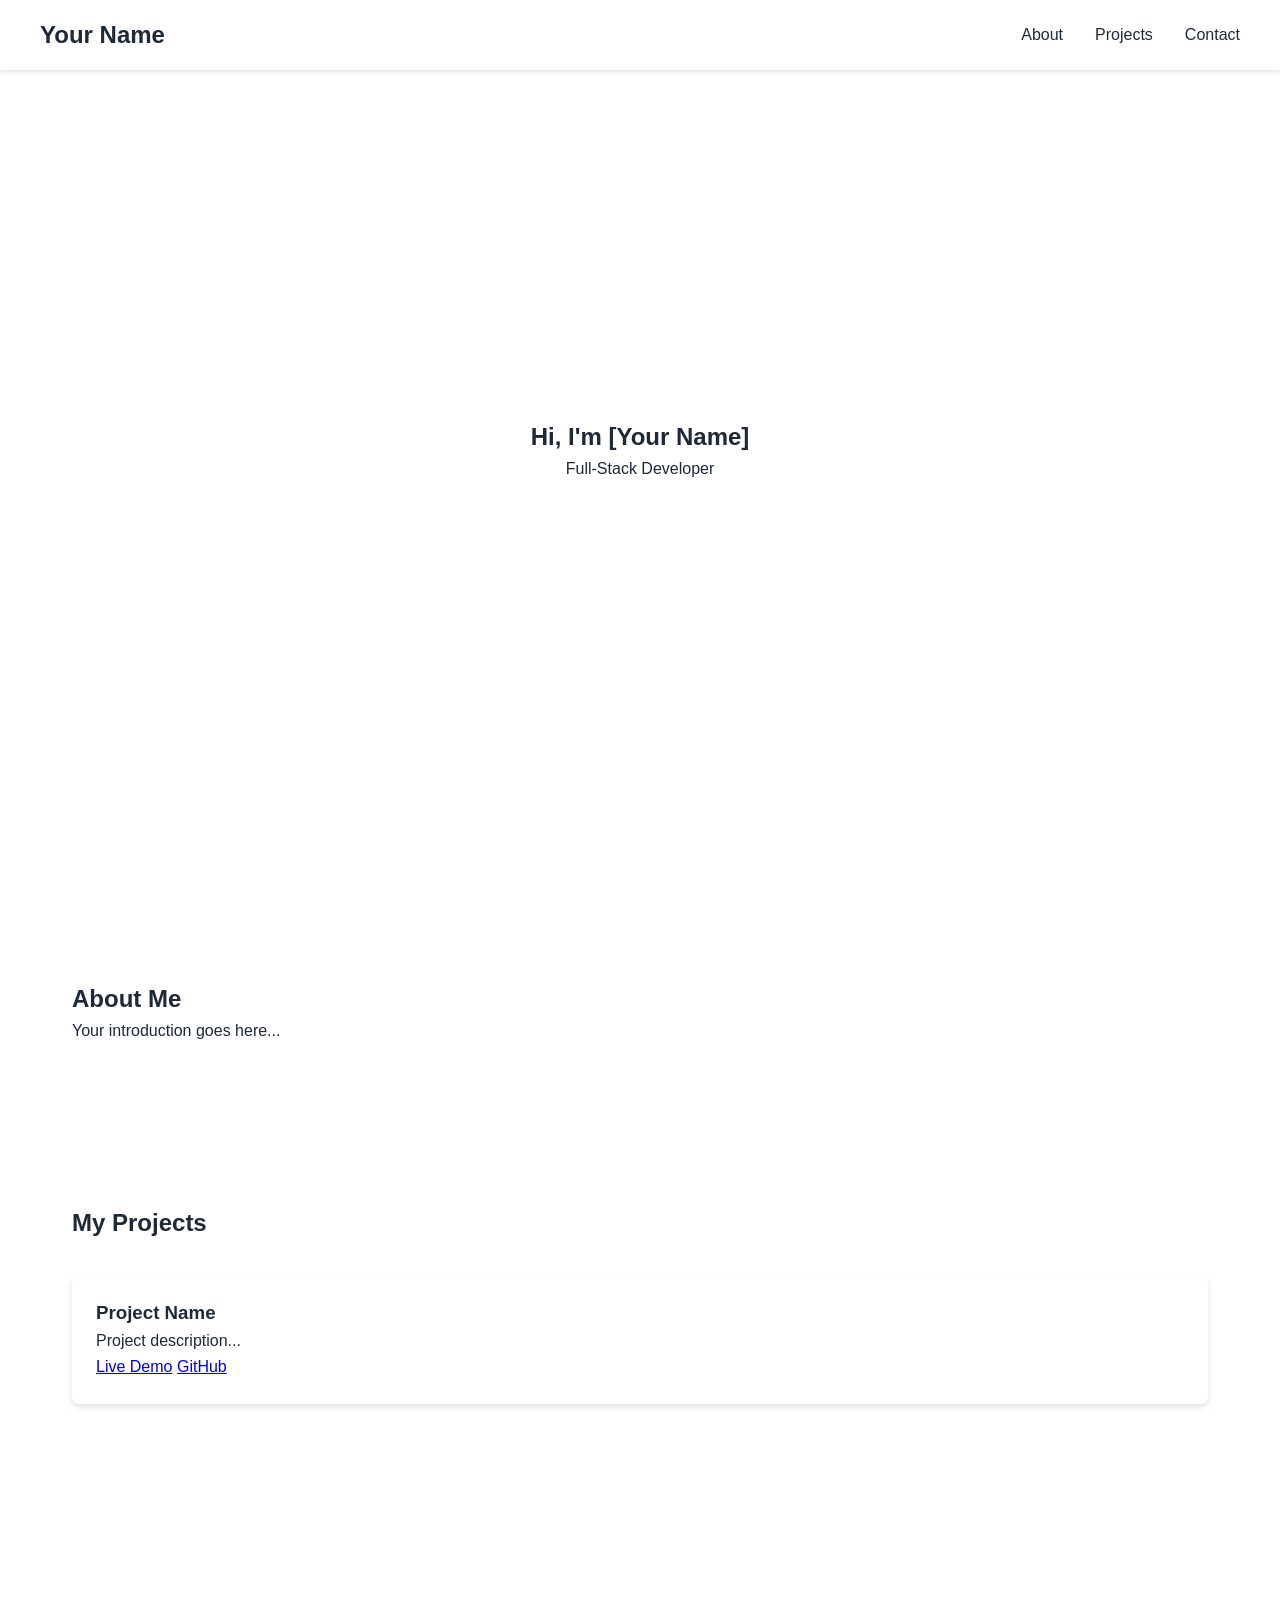
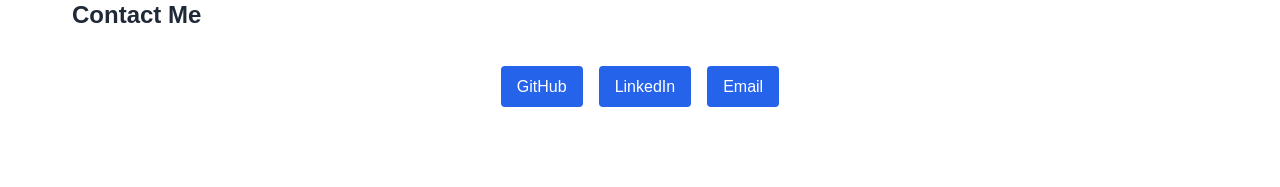
==== index.html @ ddb85053 "first commit" ====
<!DOCTYPE html>
<html lang="en">
<head>
    <meta charset="UTF-8">
    <meta name="viewport" content="width=device-width, initial-scale=1.0">
    <title>Your Name - Portfolio</title>
    <link rel="stylesheet" href="styles.css">
</head>
<body>
    <nav class="navbar">
        <div class="nav-content">
            <h1 class="logo">Your Name</h1>
            <ul class="nav-links">
                <li><a href="#about">About</a></li>
                <li><a href="#projects">Projects</a></li>
                <li><a href="#contact">Contact</a></li>
            </ul>
        </div>
    </nav>

    <main>
        <section id="hero">
            <h1>Hi, I'm [Your Name]</h1>
            <p>Full-Stack Developer</p>
        </section>

        <section id="about">
            <h2>About Me</h2>
            <p>Your introduction goes here...</p>
        </section>

        <section id="projects">
            <h2>My Projects</h2>
            <div class="project-grid">
                <!-- Project cards will go here -->
                <div class="project-card">
                    <h3>Project Name</h3>
                    <p>Project description...</p>
                    <div class="project-links">
                        <a href="#" target="_blank">Live Demo</a>
                        <a href="#" target="_blank">GitHub</a>
                    </div>
                </div>
            </div>
        </section>

        <section id="contact">
            <h2>Contact Me</h2>
            <div class="social-links">
                <a href="https://github.com/yourusername" target="_blank">GitHub</a>
                <a href="https://linkedin.com/in/yourusername" target="_blank">LinkedIn</a>
                <a href="mailto:your.email@example.com">Email</a>
            </div>
        </section>
    </main>
</body>
</html>
---- styles.css ----
:root {
    --primary-color: #2563eb;
    --background-color: #ffffff;
    --text-color: #1f2937;
}

* {
    margin: 0;
    padding: 0;
    box-sizing: border-box;
}

body {
    font-family: -apple-system, BlinkMacSystemFont, 'Segoe UI', Roboto, Oxygen, Ubuntu, Cantarell, sans-serif;
    line-height: 1.6;
    color: var(--text-color);
}

.navbar {
    position: fixed;
    width: 100%;
    background: var(--background-color);
    padding: 1rem;
    box-shadow: 0 2px 4px rgba(0,0,0,0.1);
}

.nav-content {
    max-width: 1200px;
    margin: 0 auto;
    display: flex;
    justify-content: space-between;
    align-items: center;
}

.nav-links {
    display: flex;
    list-style: none;
    gap: 2rem;
}

.nav-links a {
    text-decoration: none;
    color: var(--text-color);
}

section {
    padding: 5rem 2rem;
    max-width: 1200px;
    margin: 0 auto;
}

#hero {
    height: 100vh;
    display: flex;
    flex-direction: column;
    justify-content: center;
    align-items: center;
}

.project-grid {
    display: grid;
    grid-template-columns: repeat(auto-fit, minmax(300px, 1fr));
    gap: 2rem;
    padding: 2rem 0;
}

.project-card {
    padding: 1.5rem;
    border-radius: 8px;
    box-shadow: 0 4px 6px rgba(0,0,0,0.1);
}

.social-links {
    display: flex;
    gap: 1rem;
    justify-content: center;
    margin-top: 2rem;
}

.social-links a {
    padding: 0.5rem 1rem;
    background: var(--primary-color);
    color: white;
    text-decoration: none;
    border-radius: 4px;
}
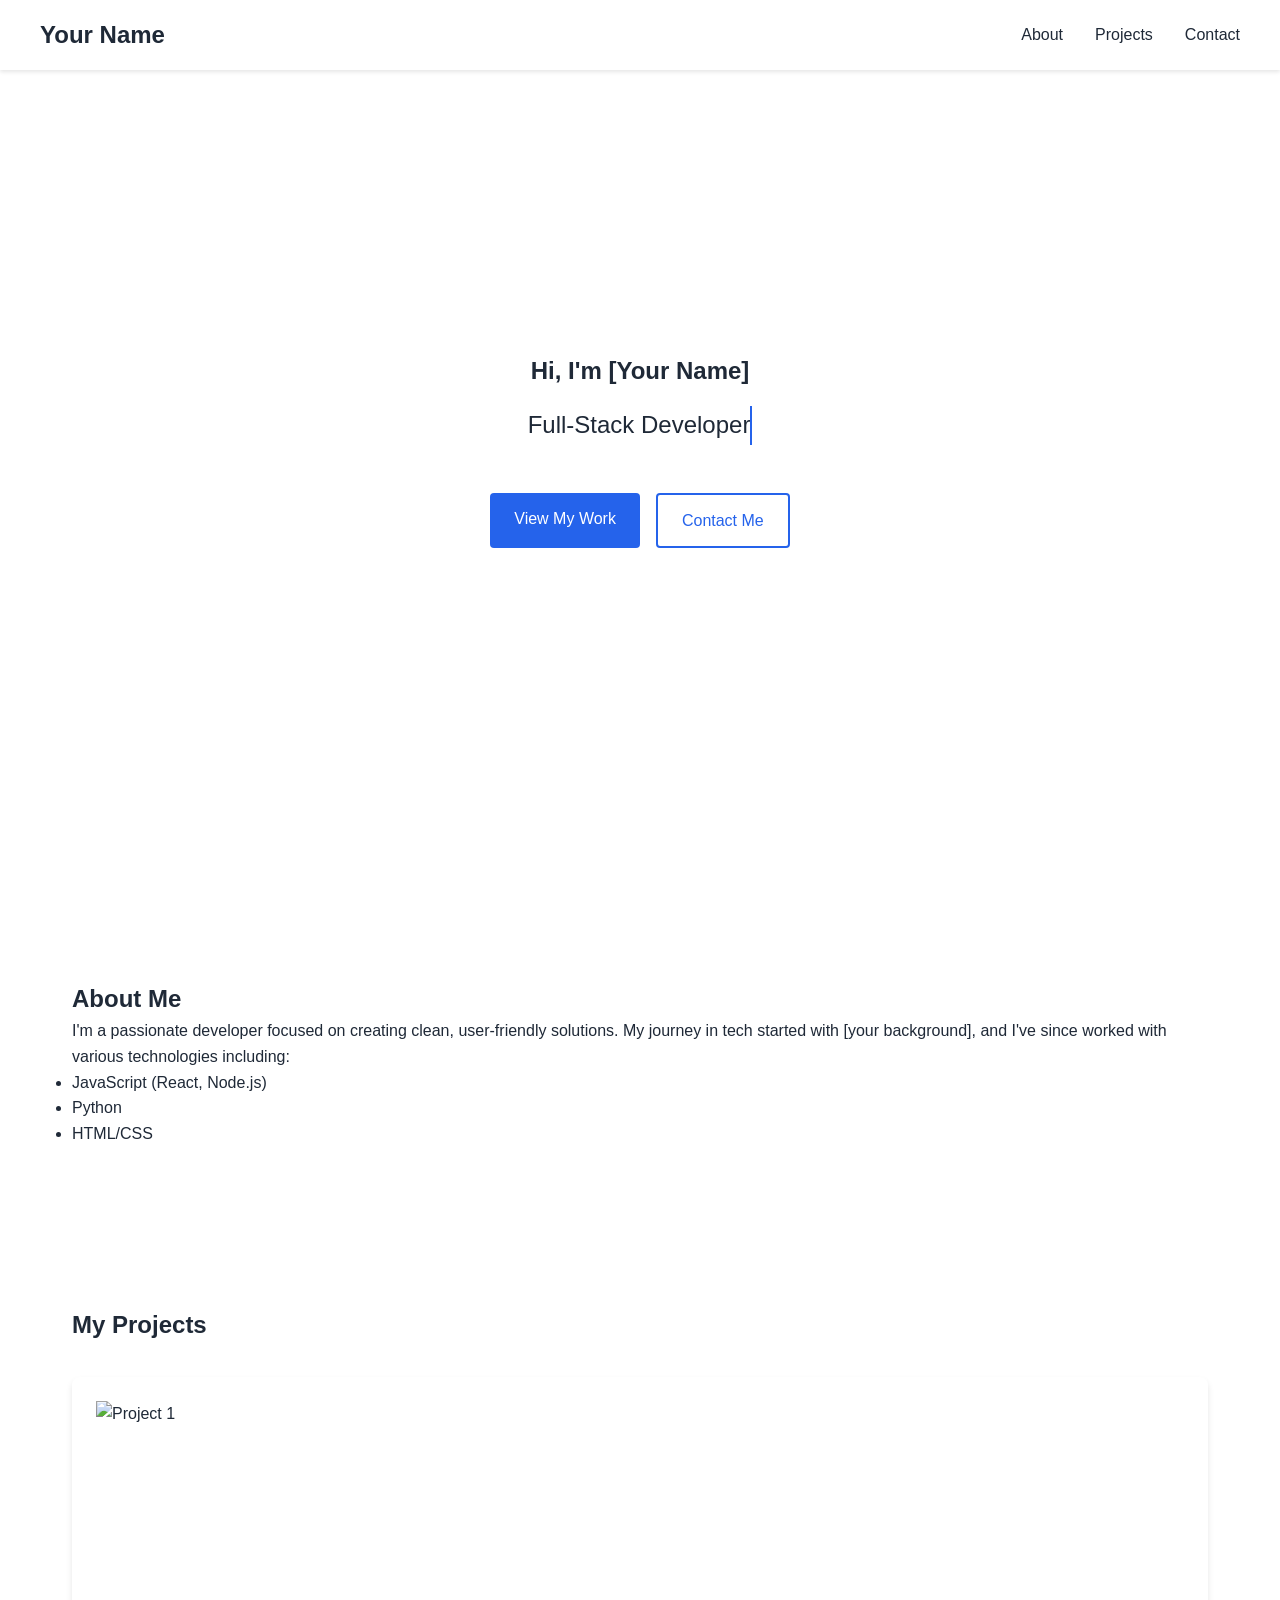
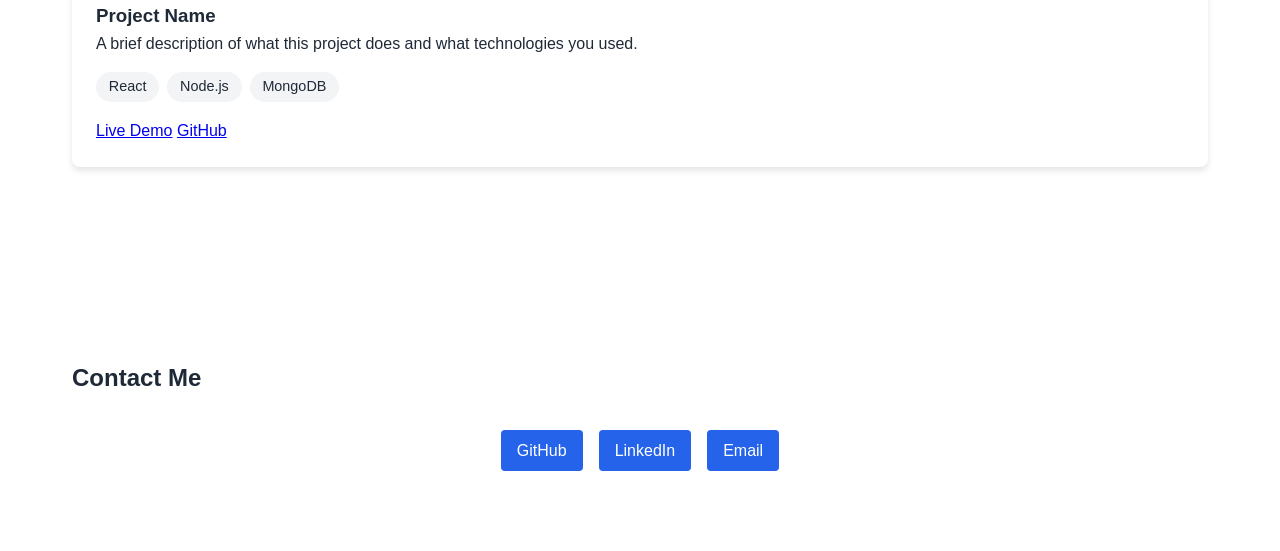
==== commit 6ec1b845: "new code" ====
--- a/index.html
+++ b/index.html
@@ -21,26 +21,50 @@
     <main>
         <section id="hero">
             <h1>Hi, I'm [Your Name]</h1>
-            <p>Full-Stack Developer</p>
+            <p class="typewriter">Full-Stack Developer</p>
+            <div class="hero-cta">
+                <a href="#projects" class="cta-button">View My Work</a>
+                <a href="#contact" class="cta-button secondary">Contact Me</a>
+            </div>
         </section>
 
         <section id="about">
             <h2>About Me</h2>
-            <p>Your introduction goes here...</p>
+            <div class="about-content">
+                <div class="about-text">
+                    <p>I'm a passionate developer focused on creating clean, user-friendly solutions. My journey in tech started with [your background], and I've since worked with various technologies including:</p>
+                    <ul class="skills-list">
+                        <li>JavaScript (React, Node.js)</li>
+                        <li>Python</li>
+                        <li>HTML/CSS</li>
+                        <!-- Add your actual skills -->
+                    </ul>
+                </div>
+                <!-- You can add an image of yourself here -->
+            </div>
         </section>
 
         <section id="projects">
             <h2>My Projects</h2>
             <div class="project-grid">
-                <!-- Project cards will go here -->
                 <div class="project-card">
+                    <div class="project-image">
+                        <!-- Add project screenshot -->
+                        <img src="project1.jpg" alt="Project 1" />
+                    </div>
                     <h3>Project Name</h3>
-                    <p>Project description...</p>
+                    <p>A brief description of what this project does and what technologies you used.</p>
+                    <div class="tech-stack">
+                        <span>React</span>
+                        <span>Node.js</span>
+                        <span>MongoDB</span>
+                    </div>
                     <div class="project-links">
-                        <a href="#" target="_blank">Live Demo</a>
-                        <a href="#" target="_blank">GitHub</a>
+                        <a href="#" target="_blank" class="project-button">Live Demo</a>
+                        <a href="#" target="_blank" class="project-button">GitHub</a>
                     </div>
                 </div>
+                <!-- Add more project cards following this structure -->
             </div>
         </section>
 
--- a/styles.css
+++ b/styles.css
@@ -1,7 +1,9 @@
 :root {
     --primary-color: #2563eb;
+    --secondary-color: #3b82f6;
     --background-color: #ffffff;
     --text-color: #1f2937;
+    --transition: all 0.3s ease;
 }
 
 * {
@@ -19,7 +21,9 @@
 .navbar {
     position: fixed;
     width: 100%;
-    background: var(--background-color);
+    background: rgba(255, 255, 255, 0.95);
+    backdrop-filter: blur(5px);
+    z-index: 1000;
     padding: 1rem;
     box-shadow: 0 2px 4px rgba(0,0,0,0.1);
 }
@@ -41,6 +45,23 @@
 .nav-links a {
     text-decoration: none;
     color: var(--text-color);
+    position: relative;
+    padding: 0.5rem 0;
+}
+
+.nav-links a::after {
+    content: '';
+    position: absolute;
+    bottom: 0;
+    left: 0;
+    width: 0;
+    height: 2px;
+    background: var(--primary-color);
+    transition: var(--transition);
+}
+
+.nav-links a:hover::after {
+    width: 100%;
 }
 
 section {
@@ -50,6 +71,8 @@
 }
 
 #hero {
+    position: relative;
+    background: linear-gradient(rgba(255,255,255,0.9), rgba(255,255,255,0.9));
     height: 100vh;
     display: flex;
     flex-direction: column;
@@ -68,6 +91,45 @@
     padding: 1.5rem;
     border-radius: 8px;
     box-shadow: 0 4px 6px rgba(0,0,0,0.1);
+    transition: var(--transition);
+    background: white;
+    overflow: hidden;
+}
+
+.project-card:hover {
+    transform: translateY(-5px);
+    box-shadow: 0 10px 20px rgba(0,0,0,0.1);
+}
+
+.project-image {
+    width: 100%;
+    height: 200px;
+    overflow: hidden;
+}
+
+.project-image img {
+    width: 100%;
+    height: 100%;
+    object-fit: cover;
+    transition: var(--transition);
+}
+
+.project-card:hover .project-image img {
+    transform: scale(1.05);
+}
+
+.tech-stack {
+    display: flex;
+    gap: 0.5rem;
+    flex-wrap: wrap;
+    margin: 1rem 0;
+}
+
+.tech-stack span {
+    background: #f3f4f6;
+    padding: 0.2rem 0.8rem;
+    border-radius: 15px;
+    font-size: 0.9rem;
 }
 
 .social-links {
@@ -83,4 +145,63 @@
     color: white;
     text-decoration: none;
     border-radius: 4px;
+}
+
+.typewriter {
+    font-size: 1.5rem;
+    margin: 1rem 0;
+    border-right: 2px solid var(--primary-color);
+    white-space: nowrap;
+    overflow: hidden;
+    animation: typing 3.5s steps(40, end), blink-caret 0.75s step-end infinite;
+}
+
+.hero-cta {
+    margin-top: 2rem;
+    display: flex;
+    gap: 1rem;
+}
+
+.cta-button {
+    padding: 0.8rem 1.5rem;
+    border-radius: 4px;
+    text-decoration: none;
+    font-weight: 500;
+    transition: var(--transition);
+}
+
+.cta-button:first-child {
+    background: var(--primary-color);
+    color: white;
+}
+
+.cta-button.secondary {
+    border: 2px solid var(--primary-color);
+    color: var(--primary-color);
+}
+
+@keyframes typing {
+    from { width: 0 }
+    to { width: 100% }
+}
+
+@keyframes blink-caret {
+    from, to { border-color: transparent }
+    50% { border-color: var(--primary-color) }
+}
+
+@media (max-width: 768px) {
+    .nav-content {
+        flex-direction: column;
+        gap: 1rem;
+    }
+    
+    .hero-cta {
+        flex-direction: column;
+        align-items: center;
+    }
+    
+    .project-grid {
+        grid-template-columns: 1fr;
+    }
 } 
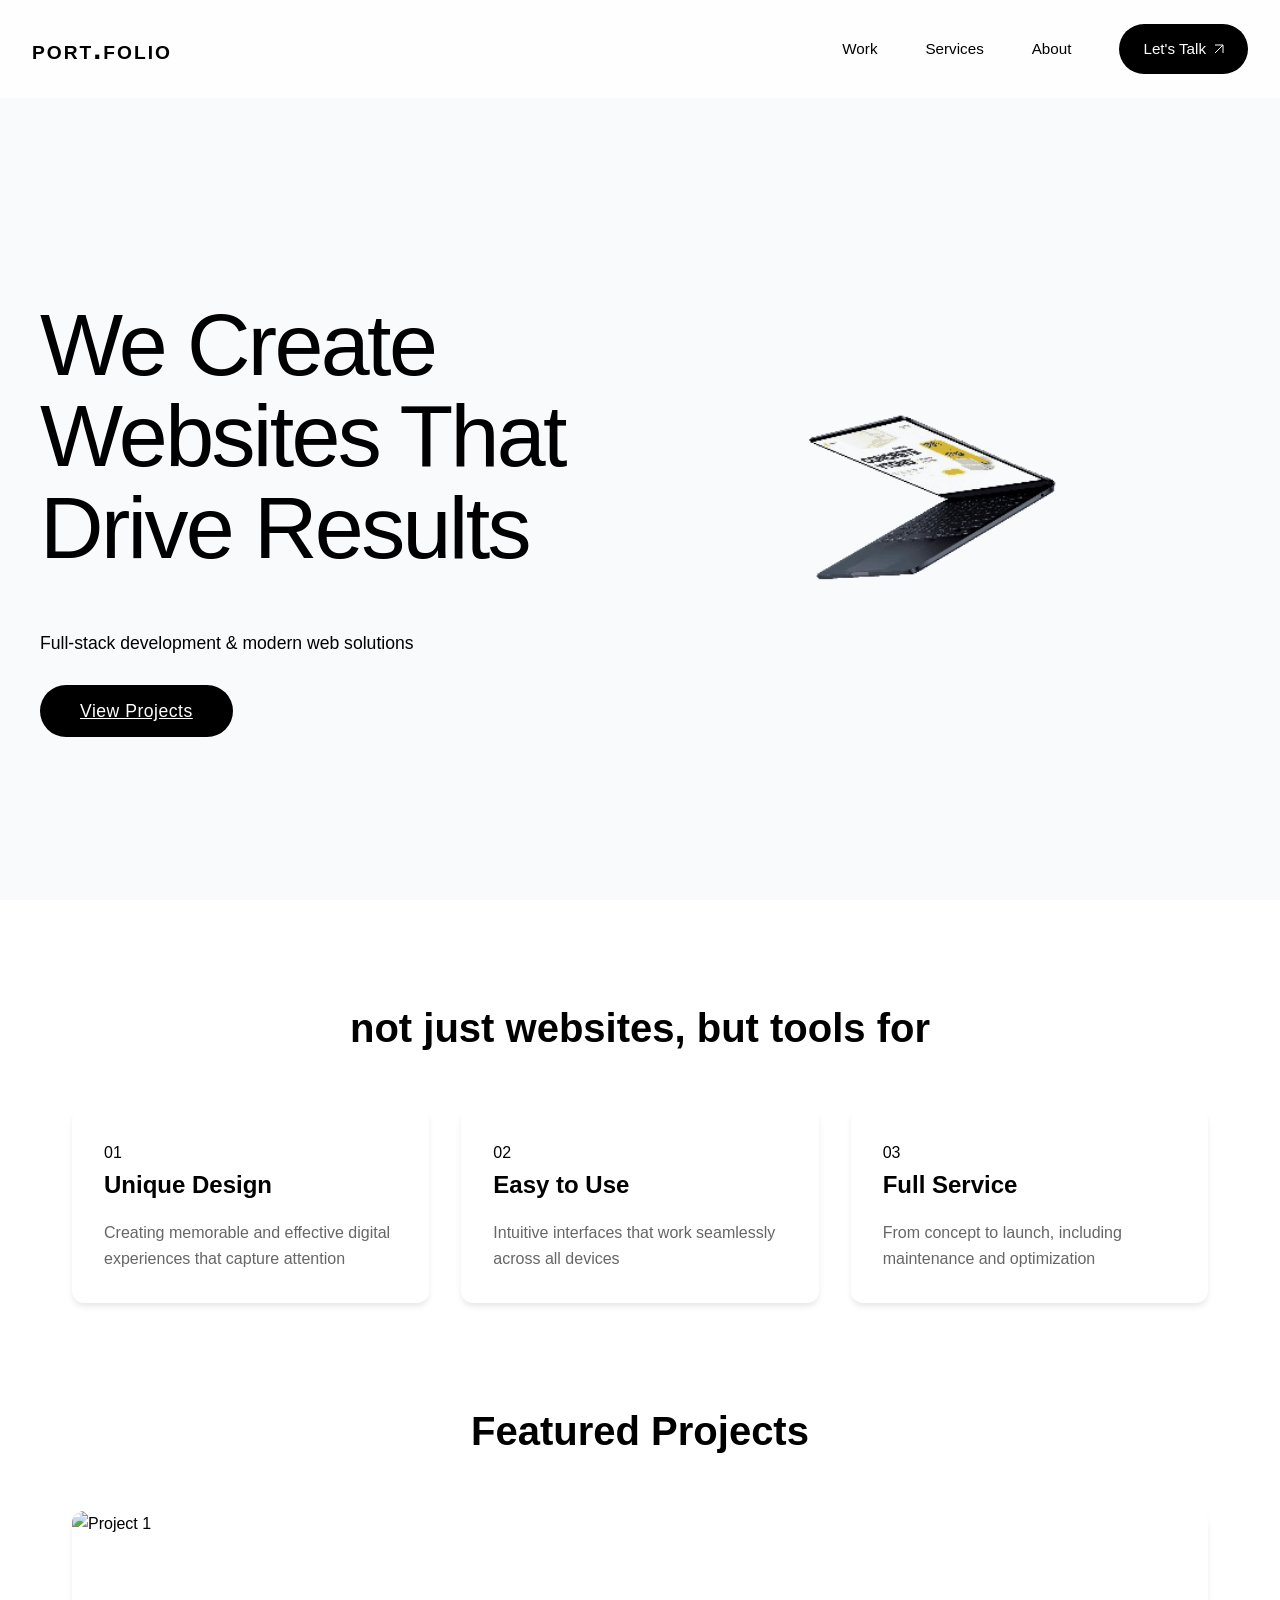
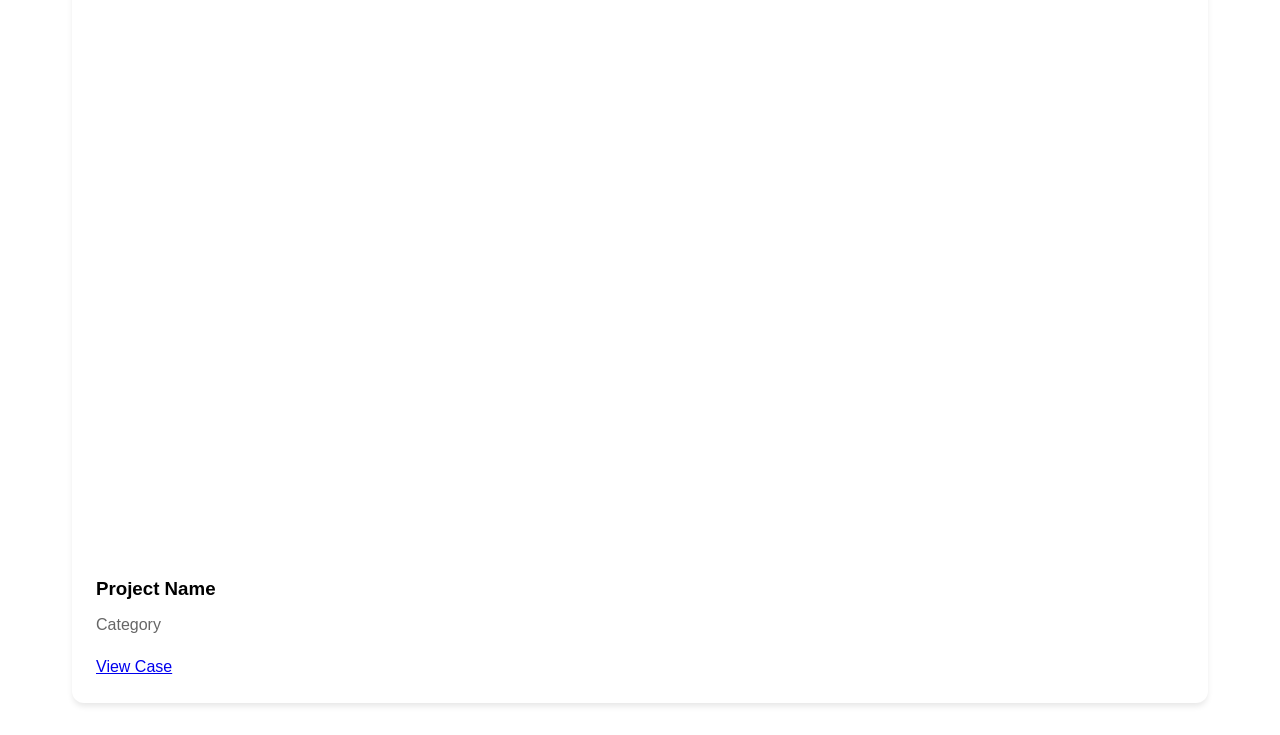
==== commit 9e2d1d7c: "code" ====
--- a/index.html
+++ b/index.html
@@ -1,81 +1,103 @@
 <!DOCTYPE html>
-<html lang="en">
+<html lang="en" data-theme="light">
 <head>
     <meta charset="UTF-8">
     <meta name="viewport" content="width=device-width, initial-scale=1.0">
-    <title>Your Name - Portfolio</title>
+    <title>Your Name - Developer</title>
     <link rel="stylesheet" href="styles.css">
+    <link rel="stylesheet" href="https://cdnjs.cloudflare.com/ajax/libs/font-awesome/6.0.0/css/all.min.css">
 </head>
 <body>
+    <div class="cursor"></div>
+    <div class="cursor-follower"></div>
+    <div class="scroll-progress"></div>
+
     <nav class="navbar">
         <div class="nav-content">
-            <h1 class="logo">Your Name</h1>
+            <div class="logo">
+                <span class="logo-text">PORT<span class="logo-dot">.</span>FOLIO</span>
+            </div>
             <ul class="nav-links">
-                <li><a href="#about">About</a></li>
-                <li><a href="#projects">Projects</a></li>
-                <li><a href="#contact">Contact</a></li>
+                <li><a href="#work" class="nav-link">Work</a></li>
+                <li><a href="#services" class="nav-link">Services</a></li>
+                <li><a href="#about" class="nav-link">About</a></li>
+                <li>
+                    <a href="#contact" class="contact-btn">
+                        <span>Let's Talk</span>
+                        <svg width="10" height="10" viewBox="0 0 10 10">
+                            <path d="M1 9L9 1M9 1H1M9 1V9" stroke="currentColor" fill="none"/>
+                        </svg>
+                    </a>
+                </li>
             </ul>
+            <button class="menu-toggle" aria-label="Toggle Menu">
+                <span></span>
+                <span></span>
+            </button>
         </div>
     </nav>
 
     <main>
         <section id="hero">
-            <h1>Hi, I'm [Your Name]</h1>
-            <p class="typewriter">Full-Stack Developer</p>
-            <div class="hero-cta">
-                <a href="#projects" class="cta-button">View My Work</a>
-                <a href="#contact" class="cta-button secondary">Contact Me</a>
+            <div class="hero-content">
+                <div class="hero-text">
+                    <h1 class="mega-text">
+                        <div class="animate-text"><span>We Create</span></div>
+                        <div class="animate-text"><span>Websites That</span></div>
+                        <div class="animate-text highlight-text"><span>Drive Results</span></div>
+                    </h1>
+                    <p class="hero-subtitle">Full-stack development & modern web solutions</p>
+                    <div class="hero-cta">
+                        <a href="#projects" class="cta-button">View Projects</a>
+                    </div>
+                </div>
+                <div class="hero-graphic">
+                    <div class="computer-container">
+                        <img src="websites-promo-unscreen.gif" alt="Computer Animation" class="computer-gif">
+                    </div>
+                </div>
             </div>
         </section>
 
-        <section id="about">
-            <h2>About Me</h2>
-            <div class="about-content">
-                <div class="about-text">
-                    <p>I'm a passionate developer focused on creating clean, user-friendly solutions. My journey in tech started with [your background], and I've since worked with various technologies including:</p>
-                    <ul class="skills-list">
-                        <li>JavaScript (React, Node.js)</li>
-                        <li>Python</li>
-                        <li>HTML/CSS</li>
-                        <!-- Add your actual skills -->
-                    </ul>
+        <section id="services" class="reveal">
+            <h2>not just websites, but tools for</h2>
+            <div class="services-grid">
+                <div class="service-card">
+                    <span class="number">01</span>
+                    <h3>Unique Design</h3>
+                    <p>Creating memorable and effective digital experiences that capture attention</p>
                 </div>
-                <!-- You can add an image of yourself here -->
+                <div class="service-card">
+                    <span class="number">02</span>
+                    <h3>Easy to Use</h3>
+                    <p>Intuitive interfaces that work seamlessly across all devices</p>
+                </div>
+                <div class="service-card">
+                    <span class="number">03</span>
+                    <h3>Full Service</h3>
+                    <p>From concept to launch, including maintenance and optimization</p>
+                </div>
             </div>
         </section>
 
-        <section id="projects">
-            <h2>My Projects</h2>
-            <div class="project-grid">
-                <div class="project-card">
-                    <div class="project-image">
-                        <!-- Add project screenshot -->
-                        <img src="project1.jpg" alt="Project 1" />
+        <section id="cases" class="reveal">
+            <h2>Featured Projects</h2>
+            <div class="cases-grid">
+                <article class="case-card">
+                    <div class="case-image">
+                        <img src="project1.jpg" alt="Project 1">
                     </div>
-                    <h3>Project Name</h3>
-                    <p>A brief description of what this project does and what technologies you used.</p>
-                    <div class="tech-stack">
-                        <span>React</span>
-                        <span>Node.js</span>
-                        <span>MongoDB</span>
+                    <div class="case-content">
+                        <h3>Project Name</h3>
+                        <p>Category</p>
+                        <a href="#" class="view-case">View Case</a>
                     </div>
-                    <div class="project-links">
-                        <a href="#" target="_blank" class="project-button">Live Demo</a>
-                        <a href="#" target="_blank" class="project-button">GitHub</a>
-                    </div>
-                </div>
-                <!-- Add more project cards following this structure -->
-            </div>
-        </section>
-
-        <section id="contact">
-            <h2>Contact Me</h2>
-            <div class="social-links">
-                <a href="https://github.com/yourusername" target="_blank">GitHub</a>
-                <a href="https://linkedin.com/in/yourusername" target="_blank">LinkedIn</a>
-                <a href="mailto:your.email@example.com">Email</a>
+                </article>
+                <!-- Add more case cards -->
             </div>
         </section>
     </main>
+
+    <script src="script.js"></script>
 </body>
 </html> 
--- a/styles.css
+++ b/styles.css
@@ -1,11 +1,23 @@
+@font-face {
+    font-family: 'HelveticaNeueCyr';
+    src: url('fonts/HelveticaNeueCyr-Roman.woff2') format('woff2'),
+         url('fonts/HelveticaNeueCyr-Roman.woff') format('woff');
+    font-weight: normal;
+    font-style: normal;
+}
+
 :root {
-    --primary-color: #2563eb;
-    --secondary-color: #3b82f6;
-    --background-color: #ffffff;
-    --text-color: #1f2937;
+    --primary: #ffffff;
+    --secondary: #f8fafc;
+    --accent: #000000;
+    --text: #000000;
+    --text-secondary: #666666;
+    --shadow: 0 4px 6px -1px rgba(0, 0, 0, 0.1);
     --transition: all 0.3s ease;
-}
-
+    --font-sans: 'Inter', -apple-system, BlinkMacSystemFont, sans-serif;
+}
+
+/* Reset & Base Styles */
 * {
     margin: 0;
     padding: 0;
@@ -13,195 +25,531 @@
 }
 
 body {
-    font-family: -apple-system, BlinkMacSystemFont, 'Segoe UI', Roboto, Oxygen, Ubuntu, Cantarell, sans-serif;
+    background: var(--primary);
+    color: var(--text);
+    font-family: var(--font-sans);
     line-height: 1.6;
-    color: var(--text-color);
-}
-
+}
+
+/* Updated Navbar Styles */
 .navbar {
+    background: rgba(255, 255, 255, 0.8);
+    backdrop-filter: blur(10px);
     position: fixed;
     width: 100%;
+    top: 0;
+    z-index: 1000;
+    padding: 1.5rem 0;
+    transition: all 0.3s ease;
+}
+
+.navbar.scrolled {
+    padding: 1rem 0;
     background: rgba(255, 255, 255, 0.95);
-    backdrop-filter: blur(5px);
-    z-index: 1000;
-    padding: 1rem;
-    box-shadow: 0 2px 4px rgba(0,0,0,0.1);
 }
 
 .nav-content {
-    max-width: 1200px;
+    max-width: 1400px;
     margin: 0 auto;
+    padding: 0 2rem;
     display: flex;
     justify-content: space-between;
     align-items: center;
 }
 
+.logo {
+    position: relative;
+}
+
+.logo-text {
+    font-size: 1.2rem;
+    font-weight: 600;
+    letter-spacing: 2px;
+}
+
+.logo-dot {
+    color: var(--accent);
+    font-size: 1.5em;
+}
+
 .nav-links {
     display: flex;
+    gap: 3rem;
+    align-items: center;
     list-style: none;
-    gap: 2rem;
-}
-
-.nav-links a {
+}
+
+.nav-link {
+    position: relative;
+    color: var(--text);
     text-decoration: none;
-    color: var(--text-color);
-    position: relative;
+    font-weight: 500;
+    font-size: 0.95rem;
     padding: 0.5rem 0;
 }
 
-.nav-links a::after {
+.nav-link::after {
     content: '';
     position: absolute;
     bottom: 0;
     left: 0;
     width: 0;
     height: 2px;
-    background: var(--primary-color);
-    transition: var(--transition);
-}
-
-.nav-links a:hover::after {
-    width: 100%;
-}
-
-section {
-    padding: 5rem 2rem;
+    background: var(--accent);
+    transition: width 0.3s ease;
+}
+
+.nav-link:hover::after {
+    width: 100%;
+}
+
+.contact-btn {
+    display: flex;
+    align-items: center;
+    gap: 0.5rem;
+    padding: 0.8rem 1.5rem;
+    background: var(--accent);
+    color: white;
+    border-radius: 50px;
+    text-decoration: none;
+    font-weight: 500;
+    font-size: 0.95rem;
+    transition: all 0.3s ease;
+}
+
+.contact-btn svg {
+    transition: transform 0.3s ease;
+}
+
+.contact-btn:hover {
+    background: #333;
+    transform: translateY(-2px);
+}
+
+.contact-btn:hover svg {
+    transform: translate(2px, -2px);
+}
+
+.menu-toggle {
+    display: none;
+    background: none;
+    border: none;
+    cursor: pointer;
+    padding: 0.5rem;
+}
+
+.menu-toggle span {
+    display: block;
+    width: 24px;
+    height: 2px;
+    background: var(--text);
+    margin: 6px 0;
+    transition: all 0.3s ease;
+}
+
+/* Mobile menu styles */
+@media (max-width: 768px) {
+    .nav-links {
+        position: fixed;
+        top: 0;
+        right: -100%;
+        height: 100vh;
+        width: 100%;
+        background: white;
+        flex-direction: column;
+        justify-content: center;
+        transition: all 0.3s ease;
+    }
+
+    .nav-links.active {
+        right: 0;
+    }
+
+    .menu-toggle {
+        display: block;
+        z-index: 1001;
+    }
+
+    .menu-toggle.active span:first-child {
+        transform: rotate(45deg) translate(6px, 6px);
+    }
+
+    .menu-toggle.active span:last-child {
+        transform: rotate(-45deg) translate(6px, -6px);
+    }
+}
+
+.cta-button {
+    background: var(--accent);
+    color: white !important;
+    padding: 1rem 2.5rem;
+    border-radius: 30px;
+    font-size: 1.1rem;
+    letter-spacing: 0.5px;
+    transition: transform 0.3s ease, background 0.3s ease;
+}
+
+.cta-button:hover {
+    transform: translateY(-2px);
+    background: #333333;
+}
+
+/* Hero Section */
+#hero {
+    padding: 0 2rem;
+    background: var(--secondary);
+    min-height: 100vh;
+    display: flex;
+    align-items: center;
+    position: relative;
+    overflow: hidden;
+}
+
+.hero-content {
     max-width: 1200px;
     margin: 0 auto;
-}
-
-#hero {
-    position: relative;
-    background: linear-gradient(rgba(255,255,255,0.9), rgba(255,255,255,0.9));
-    height: 100vh;
-    display: flex;
-    flex-direction: column;
+    display: grid;
+    grid-template-columns: 1fr 1fr;
+    gap: 4rem;
+    align-items: center;
+}
+
+.hero-text {
+    text-align: left;
+    padding-top: 8rem;
+    max-width: 800px;
+}
+
+.mega-text {
+    font-size: clamp(3.5rem, 7vw, 5.5rem);
+    font-weight: 400;
+    line-height: 0.95;
+    margin-bottom: 2.5rem;
+    letter-spacing: -0.03em;
+    opacity: 0;
+    animation: fadeIn 0.8s cubic-bezier(0.7, 0, 0.3, 1) forwards;
+}
+
+.animate-text {
+    display: block;
+    margin-bottom: 0.5rem;
+    position: relative;
+    transform: translateY(100px);
+    opacity: 0;
+    animation: textReveal 0.8s cubic-bezier(0.7, 0, 0.3, 1) forwards;
+}
+
+.animate-text:nth-child(2) {
+    animation-delay: 0.1s;
+}
+
+.animate-text:nth-child(3) {
+    animation-delay: 0.2s;
+}
+
+.hero-subtitle {
+    font-size: 1.1rem;
+    margin-bottom: 2.5rem;
+    max-width: 400px;
+    opacity: 0;
+    transform: translateY(50px);
+    animation: subtitleReveal 0.8s cubic-bezier(0.7, 0, 0.3, 1) 0.3s forwards;
+}
+
+/* Animation keyframes */
+@keyframes fadeIn {
+    from {
+        opacity: 0;
+    }
+    to {
+        opacity: 1;
+    }
+}
+
+@keyframes textReveal {
+    0% {
+        transform: translateY(100px);
+        opacity: 0;
+    }
+    100% {
+        transform: translateY(0);
+        opacity: 1;
+    }
+}
+
+@keyframes subtitleReveal {
+    0% {
+        transform: translateY(50px);
+        opacity: 0;
+    }
+    100% {
+        transform: translateY(0);
+        opacity: 1;
+    }
+}
+
+/* Computer Animation */
+.hero-graphic {
+    position: relative;
+    width: 100%;
+    height: 500px;
+    display: flex;
+    align-items: center;
     justify-content: center;
-    align-items: center;
-}
-
-.project-grid {
+}
+
+.computer-container {
+    width: 100%;
+    max-width: 700px;
+    margin-left: -50px;
+    display: flex;
+    justify-content: center;
+    align-items: center;
+}
+
+.computer-gif {
+    width: 120%;
+    height: auto;
+    object-fit: contain;
+    mix-blend-mode: multiply;
+}
+
+/* Services Section */
+#services {
+    padding: 6rem 2rem;
+    max-width: 1200px;
+    margin: 0 auto;
+}
+
+.services-grid {
     display: grid;
     grid-template-columns: repeat(auto-fit, minmax(300px, 1fr));
     gap: 2rem;
-    padding: 2rem 0;
-}
-
-.project-card {
-    padding: 1.5rem;
-    border-radius: 8px;
-    box-shadow: 0 4px 6px rgba(0,0,0,0.1);
+    margin-top: 3rem;
+}
+
+.service-card {
+    background: white;
+    padding: 2rem;
+    border-radius: 12px;
+    box-shadow: var(--shadow);
     transition: var(--transition);
+}
+
+.service-card:hover {
+    transform: translateY(-5px);
+}
+
+.service-card h3 {
+    color: var(--text);
+    margin-bottom: 1rem;
+    font-size: 1.5rem;
+}
+
+.service-card p {
+    color: var(--text-secondary);
+}
+
+/* Projects Grid */
+.cases-grid {
+    display: grid;
+    grid-template-columns: repeat(auto-fit, minmax(350px, 1fr));
+    gap: 2rem;
+    padding: 2rem;
+    max-width: 1200px;
+    margin: 0 auto;
+}
+
+.case-card {
     background: white;
+    border-radius: 12px;
     overflow: hidden;
-}
-
-.project-card:hover {
+    box-shadow: var(--shadow);
+    transition: var(--transition);
+}
+
+.case-card:hover {
     transform: translateY(-5px);
-    box-shadow: 0 10px 20px rgba(0,0,0,0.1);
-}
-
-.project-image {
-    width: 100%;
-    height: 200px;
+}
+
+.case-image {
+    aspect-ratio: 16/9;
     overflow: hidden;
 }
 
-.project-image img {
+.case-image img {
     width: 100%;
     height: 100%;
     object-fit: cover;
     transition: var(--transition);
 }
 
-.project-card:hover .project-image img {
-    transform: scale(1.05);
-}
-
-.tech-stack {
-    display: flex;
-    gap: 0.5rem;
-    flex-wrap: wrap;
-    margin: 1rem 0;
-}
-
-.tech-stack span {
-    background: #f3f4f6;
-    padding: 0.2rem 0.8rem;
-    border-radius: 15px;
-    font-size: 0.9rem;
-}
-
-.social-links {
-    display: flex;
-    gap: 1rem;
+.case-content {
+    padding: 1.5rem;
+}
+
+.case-content h3 {
+    margin-bottom: 0.5rem;
+    color: var(--text);
+}
+
+.case-content p {
+    color: var(--text-secondary);
+    margin-bottom: 1rem;
+}
+
+/* Stats */
+.stats-container {
+    display: flex;
     justify-content: center;
-    margin-top: 2rem;
-}
-
-.social-links a {
-    padding: 0.5rem 1rem;
-    background: var(--primary-color);
-    color: white;
-    text-decoration: none;
-    border-radius: 4px;
-}
-
-.typewriter {
-    font-size: 1.5rem;
-    margin: 1rem 0;
-    border-right: 2px solid var(--primary-color);
-    white-space: nowrap;
-    overflow: hidden;
-    animation: typing 3.5s steps(40, end), blink-caret 0.75s step-end infinite;
-}
-
-.hero-cta {
-    margin-top: 2rem;
-    display: flex;
-    gap: 1rem;
-}
-
-.cta-button {
-    padding: 0.8rem 1.5rem;
-    border-radius: 4px;
-    text-decoration: none;
+    gap: 4rem;
+    margin-top: 3rem;
+}
+
+.stat {
+    text-align: center;
+}
+
+.stat span {
+    font-size: 2.5rem;
+    font-weight: 700;
+    color: var(--accent);
+}
+
+.stat p {
+    color: var(--text-secondary);
     font-weight: 500;
-    transition: var(--transition);
-}
-
-.cta-button:first-child {
-    background: var(--primary-color);
-    color: white;
-}
-
-.cta-button.secondary {
-    border: 2px solid var(--primary-color);
-    color: var(--primary-color);
-}
-
-@keyframes typing {
-    from { width: 0 }
-    to { width: 100% }
-}
-
-@keyframes blink-caret {
-    from, to { border-color: transparent }
-    50% { border-color: var(--primary-color) }
-}
-
+}
+
+/* Section Headers */
+section h2 {
+    font-size: 2.5rem;
+    color: var(--text);
+    text-align: center;
+    margin-bottom: 1rem;
+}
+
+/* Responsive Design */
 @media (max-width: 768px) {
     .nav-content {
+        padding: 1rem;
+    }
+
+    .nav-links {
+        display: none;
+    }
+
+    .stats-container {
         flex-direction: column;
-        gap: 1rem;
-    }
-    
-    .hero-cta {
-        flex-direction: column;
-        align-items: center;
-    }
-    
-    .project-grid {
+        gap: 2rem;
+    }
+
+    .cases-grid {
+        padding: 1rem;
+    }
+}
+
+@media (max-width: 968px) {
+    .hero-content {
         grid-template-columns: 1fr;
-    }
-} +        gap: 2rem;
+    }
+
+    .hero-text {
+        padding-top: 5rem;
+        text-align: left;
+    }
+
+    .hero-subtitle {
+        text-align: left;
+        margin-left: 0;
+    }
+
+    .computer-container {
+        max-width: 400px;
+    }
+
+    .mega-text {
+        font-size: clamp(2.5rem, 6vw, 4rem);
+        text-align: left;
+    }
+}
+
+/* Add text hover effect */
+.animate-text {
+    display: inline-block;
+    position: relative;
+    cursor: default;
+}
+
+.animate-text::after {
+    content: '';
+    position: absolute;
+    width: 100%;
+    height: 100%;
+    top: 0;
+    left: 0;
+    background: var(--accent);
+    transform-origin: 100% 50%;
+    transform: scaleX(0);
+    transition: transform 0.6s cubic-bezier(0.7, 0, 0.3, 1);
+}
+
+.animate-text:hover::after {
+    transform-origin: 0 50%;
+    transform: scaleX(1);
+}
+
+.animate-text span {
+    display: block;
+    position: relative;
+    z-index: 1;
+    color: var(--text);
+}
+
+.animate-text:hover span {
+    mix-blend-mode: difference;
+    color: white;
+}
+
+/* Update the highlight-text styles */
+.highlight-text {
+    position: relative;
+    display: inline-block;
+    overflow: hidden;
+}
+
+.highlight-text span {
+    position: relative;
+    display: inline-block;
+    color: var(--text);
+    z-index: 2;
+}
+
+.highlight-text::before {
+    content: '';
+    position: absolute;
+    top: 0;
+    left: -100%;
+    width: 100%;
+    height: 100%;
+    background: #FFD700;
+    animation: slideThrough 4s ease-in-out infinite;
+    z-index: 1;
+    opacity: 0.3;
+}
+
+@keyframes slideThrough {
+    0% {
+        left: -100%;
+    }
+    100% {
+        left: 100%;
+    }
+}
+
+/* Keep text visible */
+.highlight-text span {
+    mix-blend-mode: normal;
+}
+</rewritten_file>
